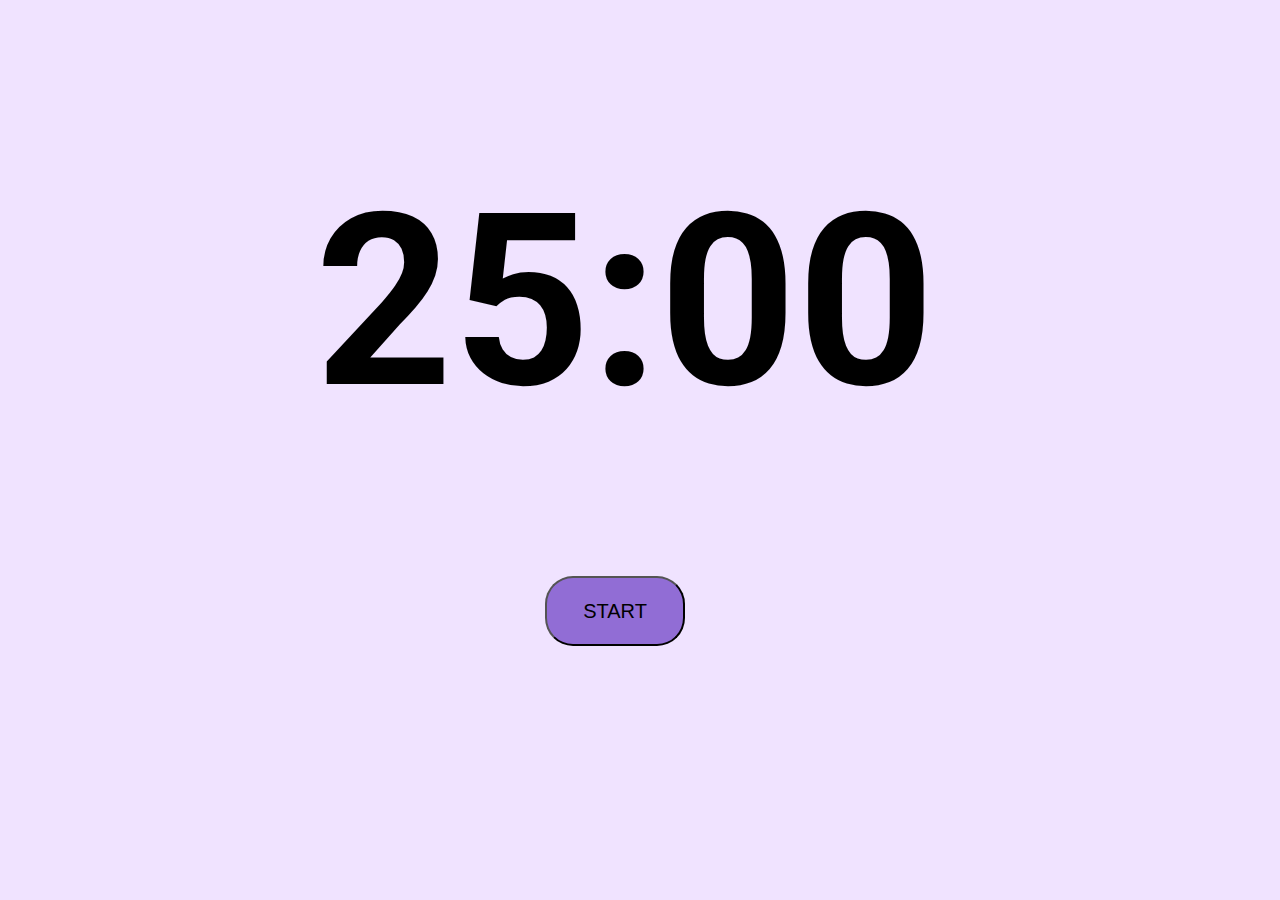
==== Pomodoro.html @ 93b6d9eb "Merge pull request #1 from zarc1411/hotfix/readme-update" ====
<!DOCTYPE html>
<html>

<head>
    <title>Pomodoro Timer</title>
    <link rel="stylesheet" href="style1.css">
    <link href="https://fonts.googleapis.com/css2?family=Roboto&display=swap" rel="stylesheet" type='text/css'> 
</head>

<body bgcolor="#f0e3ff">
    <div class="pomodoro">
        <!-- <div>
            <button class="btn" id="twentyFiveMin">25:00</button>
            <button class="btn" id="fiftyMin">50:00</button>
        </div> -->
        <div class="display">
            <h1 class="displayTimeLeft"></h1>
        </div>
        <div>
            <button class="btn" id="twentyFiveMin">START</button>
        </div>
    </div>
      <script src="timer.js"></script>
</body>

</html>
---- style1.css ----
#front-page
{
    background-image: url(https://miro.medium.com/max/4800/1*_7k2DjyEDen5V7HsBQCqbA.jpeg);
    background-repeat: no-repeat;
    background-size: cover;
}
.entry-text
{
    /* border: 2px solid black; */
    width: 52%;
    font-family: cambria math;
    margin: 11em 15em 0 10em;
    padding: 2em;
    color: #333649;
    background-color: #D9C0AA; /*before color*/
}
#first-line
{
    font-size: 1.5em;
    /* border: 1px solid white; */
    margin: 1% 0 1% 0;
}
#second-line
{
    font-size: 7em;
    /* border: 1px solid white; */
    margin: 1% 0 1% 0;
}
#third-line
{
    font-size: 2em;
    /* border: 1px solid white; */
    margin: 1% 0 1% 0;
}
#fourth-line
{
    font-size: 2.5em;
    /* border: 1px solid white; */
    margin: 1% 0 1% 0;
}
#redirect-button
{
    padding: 10px 20px 10px 20px;
    font-size: large;
    vertical-align: middle;
    background-color: #ffc20a;
    border-color: #ffc20a;
    color: #333649;
}
.timer
{
    border: 1px solid black;
}
.pomodoro{
    text-align: center;
}
.btn{
    background-color: #916dd5; 
    border-radius: 28px;
    height: 70px;
    width: 140px;
    margin-top: -40px;
    margin-right:150px;
    margin-left: 100px;
    font-size: 20px;

}
.display{
    font-family: -apple-system, BlinkMacSystemFont, 
    'Segoe UI', Roboto, Oxygen, Ubuntu, Cantarell, 
    'Open Sans', 'Helvetica Neue', sans-serif;
    font-size: 120px;
    margin-top: 0px;
    margin-left: -30px;
}

.display__time-left {
    font-weight: 100;
    font-size: 20rem;
    margin: 0;
    color: white;
    text-shadow: 4px 4px 0 rgba(0,0,0,0.05);
  }
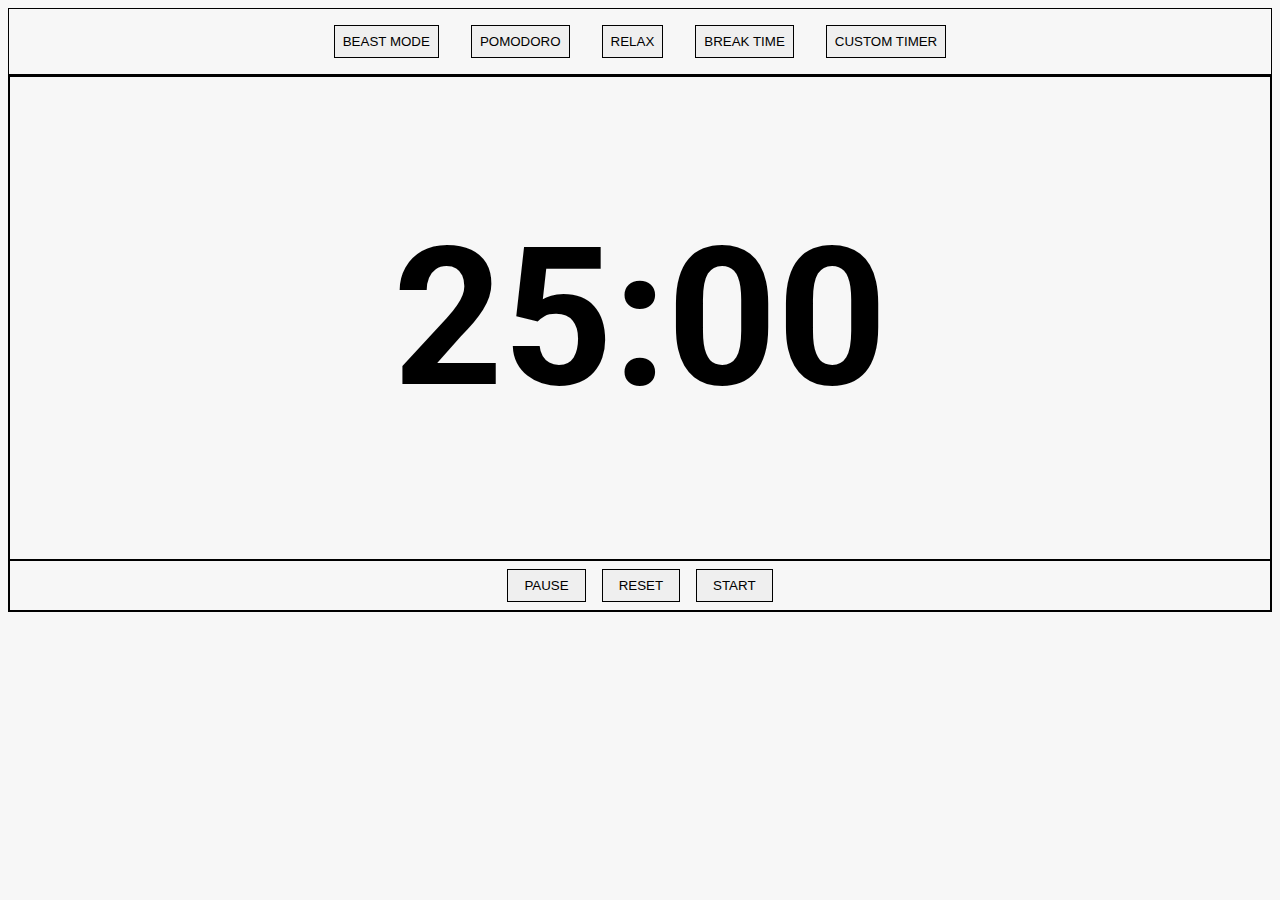
==== commit 6f798f22: "added buttons in HTML for different timers" ====
--- a/Pomodoro.html
+++ b/Pomodoro.html
@@ -4,23 +4,30 @@
 <head>
     <title>Pomodoro Timer</title>
     <link rel="stylesheet" href="style1.css">
-    <link href="https://fonts.googleapis.com/css2?family=Roboto&display=swap" rel="stylesheet" type='text/css'> 
+    <link href="https://fonts.googleapis.com/css2?family=Roboto&display=swap" rel="stylesheet" type='text/css'>
 </head>
 
-<body bgcolor="#f0e3ff">
-    <div class="pomodoro">
-        <!-- <div>
-            <button class="btn" id="twentyFiveMin">25:00</button>
-            <button class="btn" id="fiftyMin">50:00</button>
-        </div> -->
-        <div class="display">
-            <h1 class="displayTimeLeft"></h1>
+<body bgcolor="#f7f7f7">
+    <div class="completePage">
+        <div id="differentTimerButtons">
+            <button class="timerButton" id="automatic">BEAST MODE</button>
+            <button class="timerButton" id="pomodoroTimer">POMODORO</button>
+            <button class="timerButton" id="shortBreak">RELAX</button>
+            <button class="timerButton" id="longBreak">BREAK TIME</button>
+            <button class="timerButton" id="customTimer">CUSTOM TIMER</button>
         </div>
-        <div>
-            <button class="btn" id="twentyFiveMin">START</button>
+        <div class="pomodoro">
+            <div class="display">
+                <h1 class="displayTimeLeft"></h1>
+            </div>
+            <div class="timerControllers">
+                <button class="timerController" id="pause">PAUSE</button>
+                <button class="timerController" id="reset">RESET</button>
+                <button class="timerController" id="start">START</button>
+            </div>
         </div>
     </div>
-      <script src="timer.js"></script>
+    <script src="timer.js"></script>
 </body>
 
 </html>--- a/style1.css
+++ b/style1.css
@@ -52,32 +52,62 @@
     border: 1px solid black;
 }
 .pomodoro{
+    border: 1px solid black;
     text-align: center;
 }
-.btn{
-    background-color: #916dd5; 
-    border-radius: 28px;
-    height: 70px;
-    width: 140px;
-    margin-top: -40px;
-    margin-right:150px;
-    margin-left: 100px;
-    font-size: 20px;
+/* .btn{ */
+    /* background-color: #95389e; #916dd5; */
+    /* border-radius: 28px; */
+    /* height: 70px; */
+    /* width: 140px; */
+    /* margin-top: -40px; */
+    /* margin-right:150px; */
+    /* margin-left: 100px; */
+    /* font-size: 10px; */
 
-}
+/* } */
 .display{
+    border: 1px solid black;
     font-family: -apple-system, BlinkMacSystemFont, 
     'Segoe UI', Roboto, Oxygen, Ubuntu, Cantarell, 
     'Open Sans', 'Helvetica Neue', sans-serif;
-    font-size: 120px;
-    margin-top: 0px;
-    margin-left: -30px;
+    font-size: 6rem;
+    /* line-height: 1rem; */
+    /* margin-top: 0px; */
+    /* margin-left: -30px; */
 }
 
-.display__time-left {
+/* .display__time-left {
     font-weight: 100;
     font-size: 20rem;
     margin: 0;
     color: white;
     text-shadow: 4px 4px 0 rgba(0,0,0,0.05);
-  }+  } */
+
+#differentTimerButtons
+{
+    display: flex;
+    flex:1;
+    border: 1px solid black;
+    justify-content: center;
+}
+.timerButton
+{
+    border:1px solid black;
+    margin:1rem;
+    padding:0.5rem;
+}
+.timerControllers
+{
+    border:1px solid black;
+    display:flex;
+    flex:1;
+    justify-content: center;
+}
+.timerController
+{
+    border:1px solid black;
+    margin: 0.5rem;
+    padding: 0.5rem 1rem;
+}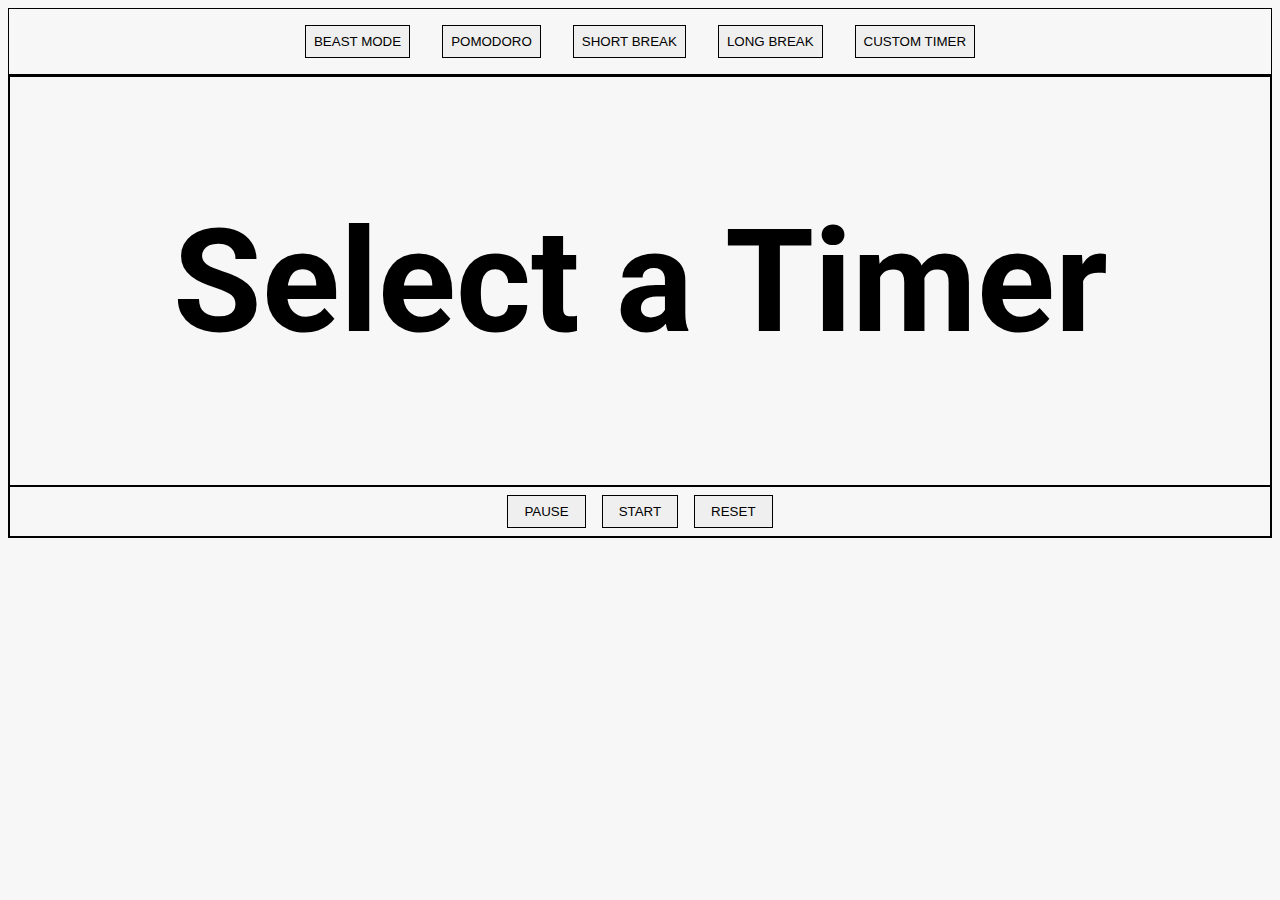
==== commit a96b51bd: "added functionality to a few timers" ====
--- a/Pomodoro.html
+++ b/Pomodoro.html
@@ -10,20 +10,20 @@
 <body bgcolor="#f7f7f7">
     <div class="completePage">
         <div id="differentTimerButtons">
-            <button class="timerButton" id="automatic">BEAST MODE</button>
+            <button class="timerButton" id="mostProductive">BEAST MODE</button>
             <button class="timerButton" id="pomodoroTimer">POMODORO</button>
-            <button class="timerButton" id="shortBreak">RELAX</button>
-            <button class="timerButton" id="longBreak">BREAK TIME</button>
+            <button class="timerButton" id="shortBreak">SHORT BREAK</button>
+            <button class="timerButton" id="longBreak">LONG BREAK</button>
             <button class="timerButton" id="customTimer">CUSTOM TIMER</button>
         </div>
         <div class="pomodoro">
             <div class="display">
-                <h1 class="displayTimeLeft"></h1>
+                <h2 class="displayTimeLeft"></h1>
             </div>
             <div class="timerControllers">
                 <button class="timerController" id="pause">PAUSE</button>
+                <button class="timerController" id="start">START</button>
                 <button class="timerController" id="reset">RESET</button>
-                <button class="timerController" id="start">START</button>
             </div>
         </div>
     </div>
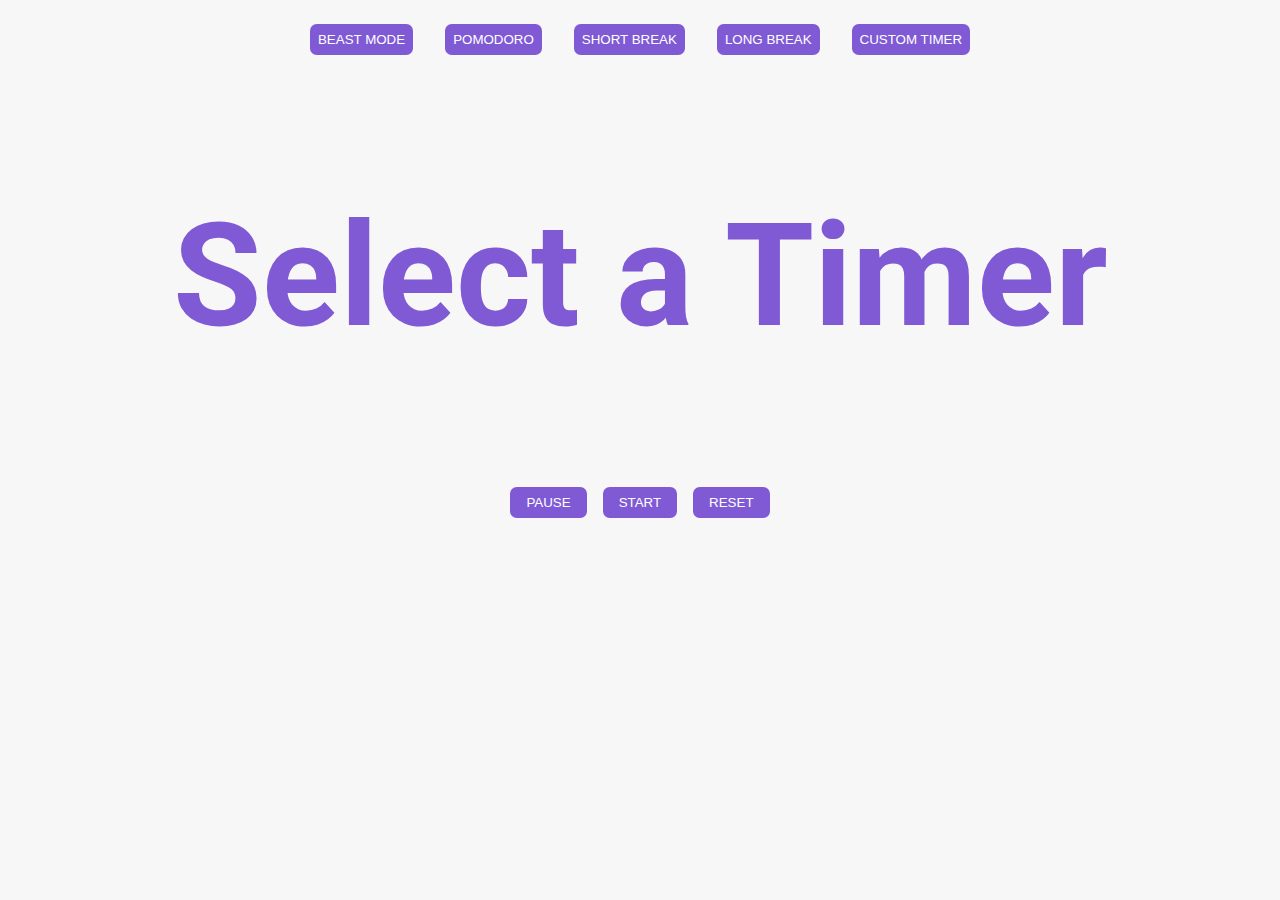
==== commit aeb9fc83: "made some changes in styling css" ====
--- a/Pomodoro.html
+++ b/Pomodoro.html
@@ -2,7 +2,9 @@
 <html>
 
 <head>
-    <title>Pomodoro Timer</title>
+    <meta charset="UTF-8">
+    <meta name="viewport" content="width=device-width, initial-scale=1.0">
+    <title>Productivity Timer</title>
     <link rel="stylesheet" href="style1.css">
     <link href="https://fonts.googleapis.com/css2?family=Roboto&display=swap" rel="stylesheet" type='text/css'>
 </head>
@@ -18,7 +20,7 @@
         </div>
         <div class="pomodoro">
             <div class="display">
-                <h2 class="displayTimeLeft"></h1>
+                <h2 class="displayTimeLeft"></h2>
             </div>
             <div class="timerControllers">
                 <button class="timerController" id="pause">PAUSE</button>
@@ -27,6 +29,23 @@
             </div>
         </div>
     </div>
+    <div id="darker-background">
+        <div class="modal-content">
+            <div class="close-modal">
+                <span id="close-button">&times;</span>
+            </div>
+            <div class="input">
+                <!-- <form action="" method="get" class="custom-input"> -->
+                <input class="time-input" id="hours" type="text" placeholder="Hours">
+                <input class="time-input" id="minutes" type="text" placeHolder="Minutes">
+                <input class="time-input" id="seconds" type=" text" placeHolder="Seconds">
+            </div>
+            <div class="timer-set">
+                <button id="custom-timer-set" onclick="customTimerSet()">Set</button>
+            </div>
+        </div>
+    </div>
+    </div>
     <script src="timer.js"></script>
 </body>
 
--- a/style1.css
+++ b/style1.css
@@ -1,113 +1,169 @@
-#front-page
-{
+#front-page {
     background-image: url(https://miro.medium.com/max/4800/1*_7k2DjyEDen5V7HsBQCqbA.jpeg);
     background-repeat: no-repeat;
     background-size: cover;
 }
-.entry-text
-{
+
+.entry-text {
     /* border: 2px solid black; */
     width: 52%;
     font-family: cambria math;
     margin: 11em 15em 0 10em;
     padding: 2em;
     color: #333649;
-    background-color: #D9C0AA; /*before color*/
+    background-color: #D9C0AA;
+    /*before color*/
 }
-#first-line
-{
+
+#first-line {
     font-size: 1.5em;
     /* border: 1px solid white; */
     margin: 1% 0 1% 0;
 }
-#second-line
-{
+
+#second-line {
     font-size: 7em;
     /* border: 1px solid white; */
     margin: 1% 0 1% 0;
 }
-#third-line
-{
+
+#third-line {
     font-size: 2em;
     /* border: 1px solid white; */
     margin: 1% 0 1% 0;
 }
-#fourth-line
-{
+
+#fourth-line {
     font-size: 2.5em;
     /* border: 1px solid white; */
     margin: 1% 0 1% 0;
 }
-#redirect-button
-{
+
+#redirect-button {
     padding: 10px 20px 10px 20px;
     font-size: large;
     vertical-align: middle;
     background-color: #ffc20a;
     border-color: #ffc20a;
     color: #333649;
+    cursor: pointer;
 }
-.timer
-{
+
+.timer {
     border: 1px solid black;
 }
-.pomodoro{
+
+.pomodoro {
+    /*border: 1px solid black;*/
+    text-align: center;
+}
+
+.display {
+    /*border: 1px solid black;*/
+    font-family: -apple-system, BlinkMacSystemFont, 'Segoe UI', Roboto, Oxygen, Ubuntu, Cantarell, 'Open Sans', 'Helvetica Neue', sans-serif;
+    font-size: 6rem;
+    color: #805AD5;
+}
+
+#differentTimerButtons {
+    display: flex;
+    flex: 1;
+    justify-content: center;
+}
+
+.timerButton {
+    /*border:1px solid black;*/
+    border-style: none;
+    border-radius: 0.5em;
+    margin: 1rem;
+    padding: 0.5rem;
+    cursor: pointer;
+    background-color: #805AD5;
+    color: white;
+    outline: none;
+    border-color: #805AD5;
+}
+
+.timerControllers {
+    /*border:1px solid black;*/
+    display: flex;
+    flex: 1;
+    justify-content: center;
+}
+
+.timerController {
+    /*border:1px solid black;*/
+    margin: 0.5rem;
+    padding: 0.5rem 1rem;
+    cursor: pointer;
+    border-style: none;
+    border-radius: 0.5em;
+    background-color: #805AD5;
+    color: white;
+    outline: none;
+    border-color: #805AD5;
+}
+
+#darker-background {
+    display: none;
+    flex: 1;
+    width: 100%;
+    height: 100%;
+    position: absolute;
+    background-color: rgba(0, 0, 0, 0.7);
+    top: 0;
+    left: 0;
+    z-index: 1;
+    justify-content: center;
+    align-items: center;
+}
+
+.modal-content {
+    display: flex;
+    flex-direction: column;
+    width: 30%;
+    height: 30%;
+    background-color: rgba(245, 245, 245);
+    color: black;
+    /* padding: 1em; */
+}
+
+.input {
+    border: 1px solid black;
+    display: flex;
+    justify-content: space-evenly;
+    padding: 1em;
+    margin-top: 2em;
+}
+
+.time-input {
+    border: 1px solid black;
+    font-size: 1.5em;
+    width: 5em;
+}
+
+.timer-set {
     border: 1px solid black;
     text-align: center;
-}
-/* .btn{ */
-    /* background-color: #95389e; #916dd5; */
-    /* border-radius: 28px; */
-    /* height: 70px; */
-    /* width: 140px; */
-    /* margin-top: -40px; */
-    /* margin-right:150px; */
-    /* margin-left: 100px; */
-    /* font-size: 10px; */
-
-/* } */
-.display{
-    border: 1px solid black;
-    font-family: -apple-system, BlinkMacSystemFont, 
-    'Segoe UI', Roboto, Oxygen, Ubuntu, Cantarell, 
-    'Open Sans', 'Helvetica Neue', sans-serif;
-    font-size: 6rem;
-    /* line-height: 1rem; */
-    /* margin-top: 0px; */
-    /* margin-left: -30px; */
+    padding: 0.5em;
 }
 
-/* .display__time-left {
-    font-weight: 100;
-    font-size: 20rem;
-    margin: 0;
-    color: white;
-    text-shadow: 4px 4px 0 rgba(0,0,0,0.05);
-  } */
+.close-modal {
+    border: 1px solid black;
+    /* padding-bottom: 1em; */
+}
 
-#differentTimerButtons
-{
-    display: flex;
-    flex:1;
-    border: 1px solid black;
-    justify-content: center;
+#close-button {
+    float: right;
+    color: black;
+    font-size: 1.5em;
+    font-weight: bolder;
+    cursor: pointer;
+    padding-right: 0.25em;
 }
-.timerButton
-{
-    border:1px solid black;
-    margin:1rem;
-    padding:0.5rem;
-}
-.timerControllers
-{
-    border:1px solid black;
-    display:flex;
-    flex:1;
-    justify-content: center;
-}
-.timerController
-{
-    border:1px solid black;
-    margin: 0.5rem;
-    padding: 0.5rem 1rem;
+
+#custom-timer-set {
+    font-size: 1em;
+    padding: 0.5em 2em 0.5em 2em;
+    cursor: pointer;
 }